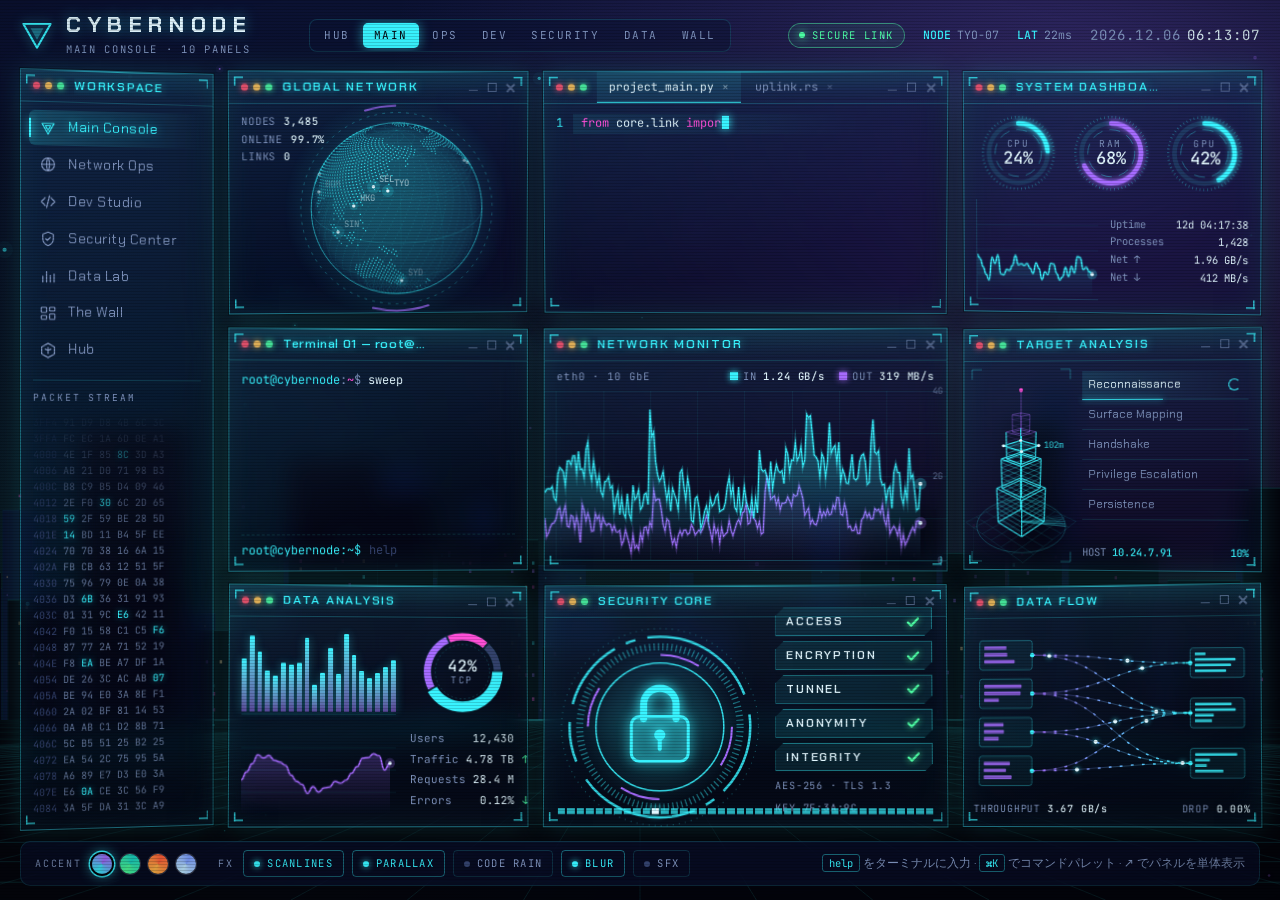
==== view.html @ 85b1e6b0 "Split HUD into multi-page site with 28 panels Move the single-file console into shared modules (css/" ====
<!doctype html>
<html lang="ja">
<head>
<meta charset="utf-8">
<meta name="viewport" content="width=device-width, initial-scale=1, viewport-fit=cover">
<meta name="description" content="Cybernode HUD のコンソールビュー。">
<title>Cybernode HUD</title>
<link rel="preconnect" href="https://fonts.googleapis.com">
<link rel="preconnect" href="https://fonts.gstatic.com" crossorigin>
<link rel="stylesheet" href="https://fonts.googleapis.com/css2?family=Chakra+Petch:wght@400;500;600;700&family=JetBrains+Mono:wght@400;500;700&display=swap">
<link rel="stylesheet" href="css/hud.css?v=4.3.0">
</head>
<body data-page="view">
<noscript><p style="padding:24px;color:#e2f7ff">Cybernode HUD needs JavaScript.</p></noscript>
<script src="js/core.js?v=4.3.0"></script>
<script src="js/geo.js?v=4.3.0"></script>
<script src="js/p-classic.js?v=4.3.0"></script>
<script src="js/p-ops.js?v=4.3.0"></script>
<script src="js/p-dev.js?v=4.3.0"></script>
<script src="js/p-data.js?v=4.3.0"></script>
<script>HUD.boot();</script>
</body>
</html>
---- css/hud.css ----
:root{
  /* Layout: a concave wall of holographic glass panels around the operator; 12-col panel wall, command dock below */
  --void:#04050d;
  --deep:#0b1233;
  --ink:#e2f7ff;
  --dim:#8095bf;
  --mute:#34436e;
  --a1:#38f3ff;
  --a2:#a66bff;
  --a3:#ff4fd8;
  --ok:#4dffa6;
  --warn:#ffc35a;
  --crit:#ff5470;
  --info:#5aa8ff;
  --f-ui:"Chakra Petch","Hiragino Sans","Noto Sans JP",system-ui,sans-serif;
  --f-mono:"JetBrains Mono",ui-monospace,SFMono-Regular,Menlo,Consolas,"Hiragino Sans",monospace;
  --line:color-mix(in oklab,var(--a1) 38%,transparent);
  --line-soft:color-mix(in oklab,var(--a1) 15%,transparent);
  --glow:color-mix(in oklab,var(--a1) 55%,transparent);
  --r:10px;
  color-scheme:dark;
}
:root[data-accent="phosphor"]{--a1:#4dff9a;--a2:#19d3c5;--a3:#d8ff4d;--deep:#04221d;--dim:#7fae9f;--mute:#2b5248}
:root[data-accent="amber"]{--a1:#ffb547;--a2:#ff5e3a;--a3:#ffe08a;--deep:#2a130a;--dim:#b49378;--mute:#5a3b2a}
:root[data-accent="ice"]{--a1:#bfe9ff;--a2:#7b9dff;--a3:#ff7ab8;--deep:#101a3d;--dim:#8a9cc4;--mute:#36446e}

*,*::before,*::after{box-sizing:border-box}
html,body{height:100%}
body{margin:0;background:var(--void);color:var(--ink);font-family:var(--f-ui);font-size:14px;line-height:1.4;overflow-x:hidden;-webkit-font-smoothing:antialiased}
[hidden]{display:none!important}
button,input{font:inherit;color:inherit}
a{color:inherit}
:focus-visible{outline:1.5px solid var(--a1);outline-offset:2px}
.fill{position:absolute;inset:0;width:100%;height:100%;display:block}
.mono{font-family:var(--f-mono)}

/* ---------- ambient layers ---------- */
#bg,#rain{position:fixed;inset:0;width:100%;height:100%;display:block;pointer-events:none}
#bg{z-index:0}
#rain{z-index:1;opacity:0;transition:opacity .8s ease}
body.rain-on #rain{opacity:.5}
.fx{position:fixed;inset:0;pointer-events:none}
.fx-vig{z-index:58;background:radial-gradient(120% 90% at 50% 45%,transparent 55%,rgba(0,0,0,.62) 100%)}
.fx-scan{z-index:59;display:none;overflow:hidden;background:repeating-linear-gradient(to bottom,rgba(0,0,0,.16) 0 1px,transparent 1px 3px)}
body.scan-on .fx-scan{display:block}
.fx-scan::after{content:"";position:absolute;left:0;right:0;top:0;height:18vh;background:linear-gradient(to bottom,transparent,color-mix(in oklab,var(--a1) 7%,transparent),transparent);transform:translateY(-20vh);animation:sweep 8s linear infinite}

/* ---------- shell ---------- */
.shell{position:relative;z-index:2;min-height:100%;display:grid;grid-template-rows:auto 1fr auto;gap:14px;padding-block:14px;padding-left:max(20px,env(safe-area-inset-left,0px));padding-right:max(20px,env(safe-area-inset-right,0px))}
body.solo .shell{height:100%;grid-template-rows:auto minmax(0,1fr);gap:10px;padding-block:10px}
.topbar{display:flex;align-items:center;justify-content:space-between;gap:10px 18px;flex-wrap:wrap;animation:dropIn .8s cubic-bezier(.2,.8,.2,1) backwards}
.brand{display:flex;align-items:center;gap:12px;text-decoration:none;min-width:0}
.logo{width:34px;height:34px;flex:none;color:var(--a1);filter:drop-shadow(0 0 6px var(--glow));animation:logoPulse 3.2s ease-in-out infinite}
.brand-name{position:relative;margin:0;font-size:22px;font-weight:700;letter-spacing:.3em;line-height:1;color:var(--ink);text-shadow:0 0 14px var(--glow)}
.brand-name::before,.brand-name::after{content:attr(data-text);position:absolute;inset:0;pointer-events:none;clip-path:inset(0 0 100% 0)}
.brand-name::before{color:var(--a3);animation:tglitch 5s steps(1) infinite}
.brand-name::after{color:var(--a1);animation:tglitch 5s steps(1) infinite reverse}
.brand-sub{margin-top:6px;font-family:var(--f-mono);font-size:10.5px;letter-spacing:.16em;color:var(--dim);white-space:nowrap;overflow:hidden;text-overflow:ellipsis}
body.solo .logo{width:26px;height:26px}
body.solo .brand-name{font-size:16px}
.views{display:flex;gap:2px;padding:3px;border:1px solid var(--line-soft);border-radius:8px;background:color-mix(in oklab,var(--deep) 50%,transparent);overflow-x:auto;scrollbar-width:none;max-width:100%}
.views::-webkit-scrollbar{display:none}
.views a{padding:5px 11px;border-radius:5px;font-family:var(--f-mono);font-size:11px;letter-spacing:.14em;color:var(--dim);text-decoration:none;white-space:nowrap;transition:color .2s,background .2s}
.views a:hover{color:var(--ink);background:color-mix(in oklab,var(--a1) 9%,transparent)}
.views a[aria-current="page"]{color:var(--void);background:var(--a1);box-shadow:0 0 12px var(--glow)}
.topstats{display:flex;align-items:center;gap:8px 18px;flex-wrap:wrap;font-family:var(--f-mono);font-size:11.5px;color:var(--dim)}
.chip{display:inline-flex;align-items:center;gap:7px;padding:4px 10px;border-radius:999px;border:1px solid color-mix(in oklab,var(--ok) 45%,transparent);background:color-mix(in oklab,var(--ok) 8%,transparent);color:var(--ok);font-size:10.5px;letter-spacing:.14em;white-space:nowrap}
.chip i{width:6px;height:6px;border-radius:50%;background:var(--ok);box-shadow:0 0 8px var(--ok);animation:blink 1.4s steps(1) infinite}
.kv{white-space:nowrap}
.kv b{margin-right:6px;font-weight:500;color:var(--a1)}
.clock{font-size:14px;color:var(--ink);letter-spacing:.08em;font-variant-numeric:tabular-nums;white-space:nowrap}
.clock span:first-child{color:var(--dim);margin-right:6px}

.ws{position:relative;display:grid;grid-template-columns:repeat(12,minmax(0,1fr));grid-auto-rows:minmax(var(--row,232px),1fr);gap:14px;min-width:0;min-height:0}
.ws>.panel{grid-column:span var(--c,4);grid-row:span var(--r,1)}
body.wall .ws{--row:250px}

/* ---------- glass panel ---------- */
.panel{
  position:relative;display:flex;flex-direction:column;min-width:0;min-height:0;container-type:inline-size;
  border:1px solid var(--line);border-radius:var(--r);overflow:hidden;
  background:linear-gradient(165deg,color-mix(in oklab,var(--a1) 9%,rgba(12,20,48,.66)),rgba(6,10,28,.4) 70%);
  box-shadow:0 0 0 1px rgba(0,0,0,.35),0 0 24px color-mix(in oklab,var(--a1) 16%,transparent),inset 0 0 34px color-mix(in oklab,var(--a1) 7%,transparent),0 26px 60px rgba(0,0,0,.5);
  will-change:transform;transform-origin:50% 50%;
  animation:materialize .95s cubic-bezier(.2,.85,.25,1) backwards;animation-delay:calc(var(--i,0) * 70ms + 200ms);
}
body.blur-on .panel{-webkit-backdrop-filter:blur(12px) saturate(140%);backdrop-filter:blur(12px) saturate(140%)}
body:not(.blur-on) .panel{background:linear-gradient(165deg,color-mix(in oklab,var(--a1) 9%,rgba(10,16,40,.9)),rgba(6,10,26,.84) 70%)}
.panel::before{content:"";position:absolute;inset:0;pointer-events:none;z-index:2;background:linear-gradient(112deg,transparent 35%,color-mix(in oklab,var(--a1) 9%,transparent) 48%,transparent 60%);transform:translateX(-120%);animation:sheen 11s ease-in-out infinite;animation-delay:calc(var(--i,0) * 1.1s)}
.panel::after{content:"";position:absolute;left:10%;right:10%;top:0;height:1px;pointer-events:none;background:linear-gradient(90deg,transparent,var(--a1),transparent);opacity:.7}
.brk{position:absolute;inset:5px;pointer-events:none;z-index:3;opacity:.75;
  background:
    linear-gradient(var(--a1),var(--a1)) left top/9px 1.5px no-repeat,
    linear-gradient(var(--a1),var(--a1)) left top/1.5px 9px no-repeat,
    linear-gradient(var(--a1),var(--a1)) right top/9px 1.5px no-repeat,
    linear-gradient(var(--a1),var(--a1)) right top/1.5px 9px no-repeat,
    linear-gradient(var(--a1),var(--a1)) left bottom/9px 1.5px no-repeat,
    linear-gradient(var(--a1),var(--a1)) left bottom/1.5px 9px no-repeat,
    linear-gradient(var(--a1),var(--a1)) right bottom/9px 1.5px no-repeat,
    linear-gradient(var(--a1),var(--a1)) right bottom/1.5px 9px no-repeat}
.halo{position:absolute;inset:0;border-radius:inherit;pointer-events:none;z-index:4}
.panel.ping .halo{animation:ping 1.3s ease-out}

.ph{flex:none;display:flex;align-items:center;gap:10px;height:32px;padding:0 12px;border-bottom:1px solid var(--line-soft);background:linear-gradient(to bottom,color-mix(in oklab,var(--a1) 8%,transparent),transparent)}
.ph h2{flex:1;min-width:0;margin:0;font-size:12.5px;font-weight:600;letter-spacing:.14em;text-transform:uppercase;color:var(--a1);text-shadow:0 0 10px var(--glow);white-space:nowrap;overflow:hidden;text-overflow:ellipsis}
.ph h2.nocase{text-transform:none;letter-spacing:.05em}
body.solo .ph{height:38px}
body.solo .ph h2{font-size:14px}
.dots{display:flex;gap:5px;flex:none}
.dots i{width:7px;height:7px;border-radius:50%;background:var(--crit);box-shadow:0 0 6px var(--crit);opacity:.85}
.dots i:nth-child(2){background:var(--warn);box-shadow:0 0 6px var(--warn)}
.dots i:nth-child(3){background:var(--ok);box-shadow:0 0 6px var(--ok)}
.pop{flex:none;display:grid;place-items:center;width:20px;height:20px;border-radius:4px;color:var(--dim);text-decoration:none;font-size:12px;opacity:0;transition:opacity .2s,color .2s,background .2s}
.panel:hover .pop,.pop:focus-visible{opacity:1}
@media (hover:none){.pop{opacity:.7}}
.pop:hover{color:var(--a1);background:color-mix(in oklab,var(--a1) 12%,transparent)}
body.solo .pop{display:none}
.badge{flex:none;min-width:18px;height:18px;padding:0 5px;border-radius:999px;display:grid;place-items:center;font-family:var(--f-mono);font-size:10.5px;font-weight:700;color:var(--void);background:var(--crit);box-shadow:0 0 10px var(--crit)}
.wc{display:flex;align-items:center;gap:10px;flex:none}
.wc i{position:relative;width:9px;height:9px;opacity:.55}
.wc i:nth-child(1)::before{content:"";position:absolute;left:0;right:0;bottom:1px;height:1.5px;background:var(--dim)}
.wc i:nth-child(2){border:1.5px solid var(--dim)}
.wc i:nth-child(3)::before,.wc i:nth-child(3)::after{content:"";position:absolute;left:50%;top:50%;width:11px;height:1.5px;background:var(--dim);transform:translate(-50%,-50%) rotate(45deg)}
.wc i:nth-child(3)::after{transform:translate(-50%,-50%) rotate(-45deg)}
@container (max-width:250px){.wc{display:none}}
.pb{position:relative;flex:1;min-height:0;container-type:size}
.pb-err{display:grid;place-content:center;height:100%;padding:16px;text-align:center;font-family:var(--f-mono);font-size:11px;color:var(--crit)}

/* shared bits */
.st{position:relative;display:grid;place-items:center;width:16px;height:16px;flex:none}
.st svg{width:16px;height:16px;fill:none;stroke:var(--ok);stroke-width:2.2;stroke-linecap:round;stroke-linejoin:round;filter:drop-shadow(0 0 3px var(--ok))}
.st path{stroke-dasharray:16;stroke-dashoffset:16;transition:stroke-dashoffset .4s ease}
.done .st path,.pass .st path{stroke-dashoffset:0}
.st .spin{position:absolute;inset:2px;display:none;border:1.5px solid var(--a1);border-right-color:transparent;border-radius:50%;animation:spin .7s linear infinite}
.run .st .spin{display:block}
.ov{position:absolute;z-index:2;pointer-events:none;font-family:var(--f-mono);font-size:10.5px;letter-spacing:.08em;color:var(--dim)}
.ov b{font-weight:500;color:var(--ink);font-variant-numeric:tabular-nums}
.good{color:var(--ok)}
.bad{color:var(--crit)}
.ic{width:16px;height:16px;flex:none;fill:none;stroke:currentColor;stroke-width:1.7;stroke-linecap:round;stroke-linejoin:round}
.btn{all:unset;box-sizing:border-box;display:inline-flex;align-items:center;justify-content:center;gap:6px;padding:5px 10px;border:1px solid var(--line-soft);border-radius:5px;font-family:var(--f-mono);font-size:10.5px;letter-spacing:.1em;color:var(--dim);cursor:pointer;transition:color .2s,border-color .2s,background .2s}
.btn:hover{color:var(--a1);border-color:var(--line);background:color-mix(in oklab,var(--a1) 8%,transparent)}
.btn:focus-visible{outline:1.5px solid var(--a1)}

/* ---------- nav ---------- */
.nav{display:flex;flex-direction:column}
.menu{display:flex;flex-direction:column;gap:2px;padding:8px}
.mi{all:unset;position:relative;display:flex;align-items:center;gap:11px;padding:8px 10px;border-radius:6px;font-size:13.5px;letter-spacing:.04em;color:var(--dim);cursor:pointer;white-space:nowrap;transition:color .2s,background .2s}
.mi svg{width:18px;height:18px;flex:none;fill:none;stroke:currentColor;stroke-width:1.6;stroke-linecap:round;stroke-linejoin:round}
.mi:hover{color:var(--ink);background:color-mix(in oklab,var(--a1) 8%,transparent)}
.mi:focus-visible{outline:1.5px solid var(--a1)}
.mi.on{color:var(--a1);text-shadow:0 0 10px var(--glow);background:linear-gradient(90deg,color-mix(in oklab,var(--a1) 20%,transparent),transparent)}
.mi.on::before{content:"";position:absolute;left:0;top:8px;bottom:8px;width:2px;background:var(--a1);box-shadow:0 0 8px var(--a1)}
.hx-label{margin:4px 12px 0;padding-top:10px;border-top:1px solid var(--line-soft);font-family:var(--f-mono);font-size:9.5px;letter-spacing:.2em;color:var(--dim)}
.hexmini{flex:1;min-height:0;display:flex;flex-direction:column;justify-content:flex-end;overflow:hidden;padding:4px 12px 12px;font-family:var(--f-mono);font-size:10px;line-height:1.6;white-space:pre;color:color-mix(in oklab,var(--dim) 75%,transparent);-webkit-mask-image:linear-gradient(to bottom,transparent,#000 35%);mask-image:linear-gradient(to bottom,transparent,#000 35%)}
.hexmini .hx-a{color:var(--mute)}
.hexmini em,.hx-lines em{font-style:normal;color:var(--a1);text-shadow:0 0 6px var(--glow)}
@container (min-width:480px){
  .nav{flex-direction:row;align-items:center}
  .nav .menu{flex:1;flex-direction:row;overflow-x:auto;scrollbar-width:none}
  .nav .mi.on::before{left:10px;right:10px;top:auto;bottom:0;width:auto;height:2px}
  .nav .hx-label,.nav .hexmini{display:none}
}

/* ---------- packet stream ---------- */
.hexbig{display:flex;flex-direction:column;padding:8px 12px 8px}
.hx-lines{flex:1;min-height:0;display:flex;flex-direction:column;justify-content:flex-end;overflow:hidden;font-family:var(--f-mono);font-size:11px;line-height:16px;white-space:pre;color:color-mix(in oklab,var(--dim) 85%,transparent)}
.hx-lines .hx-a{color:var(--mute)}
.hx-lines .hx-s{color:color-mix(in oklab,var(--a1) 55%,var(--dim))}
.hx-lines .hdr{color:var(--a3);text-shadow:0 0 8px color-mix(in oklab,var(--a3) 50%,transparent)}
.hx-foot{display:flex;justify-content:space-between;gap:8px;padding-top:6px;border-top:1px solid var(--line-soft);font-family:var(--f-mono);font-size:10px;letter-spacing:.1em;color:var(--dim)}
.hx-foot b{font-weight:500;color:var(--a1)}

/* ---------- globe / map ---------- */
.cv-grab{cursor:grab;touch-action:pan-y}
.net-stats{top:10px;left:12px;display:grid;gap:3px}
.net-stats b{margin-left:8px}
.net-log{position:absolute;left:12px;bottom:10px;z-index:2;display:grid;gap:2px;margin:0;padding:0;list-style:none;pointer-events:none;font-family:var(--f-mono);font-size:10.5px;color:var(--dim);min-width:150px}
.net-log li{display:flex;gap:7px;animation:logIn .45s ease backwards}
.net-log li:not(:last-child){opacity:.55}
.net-log b{font-weight:500;color:var(--a1)}
.net-log span:last-child{margin-left:auto;padding-left:10px;color:var(--ok)}

/* ---------- code editor ---------- */
.tabs{flex:1;display:flex;align-self:stretch;gap:2px;min-width:0;overflow:hidden}
.tab{all:unset;display:flex;align-items:center;gap:8px;padding:0 12px;font-family:var(--f-mono);font-size:11.5px;color:var(--dim);white-space:nowrap;cursor:pointer;border-bottom:1.5px solid transparent;transition:color .2s}
.tab i{font-style:normal;opacity:.5}
.tab:hover{color:var(--ink)}
.tab.on{color:var(--ink);border-bottom-color:var(--a1);background:color-mix(in oklab,var(--a1) 9%,transparent)}
.code{display:grid;grid-template-columns:128px minmax(0,1fr)}
.tree{display:flex;flex-direction:column;gap:5px;padding:10px 8px 10px 12px;overflow:hidden;border-right:1px solid var(--line-soft);font-family:var(--f-mono);font-size:11px;color:var(--dim);white-space:nowrap}
.tree .tr-root{color:var(--ink)}
.tree .dir{padding-left:10px}
.tree .dir::before{content:"▸ ";color:var(--a1)}
.tree .file{padding-left:22px;cursor:pointer}
.tree .file:hover{color:var(--ink)}
.tree .file.on{color:var(--a1);background:linear-gradient(90deg,color-mix(in oklab,var(--a1) 12%,transparent),transparent)}
.editor{position:relative;display:grid;grid-template-columns:auto minmax(0,1fr);align-content:start;overflow:hidden;padding-block:10px;font-family:var(--f-mono);font-size:12px;line-height:1.65}
body.solo .editor{font-size:14px}
.gutter{margin:0;padding:0 10px 0 12px;list-style:none;text-align:right;color:var(--mute);user-select:none}
.gutter li.cur{color:var(--a1)}
.src{min-width:0;padding-right:12px}
.cl{min-height:1.65em;white-space:pre;padding-left:8px}
.cl.cur{background:linear-gradient(90deg,color-mix(in oklab,var(--a1) 9%,transparent),transparent 80%)}
.tok-k{color:var(--a3)}
.tok-s{color:var(--ok)}
.tok-n{color:var(--warn)}
.tok-c{color:var(--dim);font-style:italic}
.tok-f{color:var(--a1)}
.tok-t{color:var(--a2)}
.tok-a{color:var(--warn)}
.caret{display:inline-block;width:7px;height:1.15em;margin-left:1px;vertical-align:-.2em;background:var(--a1);box-shadow:0 0 8px var(--a1);animation:blink 1s steps(1) infinite}
@container (max-width:540px){.code{grid-template-columns:minmax(0,1fr)}.tree{display:none}}

/* ---------- system ---------- */
.sys{display:flex;flex-direction:column;gap:8px;padding:10px 12px 12px}
.gauges{display:grid;grid-template-columns:repeat(3,minmax(0,1fr));gap:8px;justify-items:center}
.gauge{position:relative;width:100%;max-width:min(112px,42cqh);aspect-ratio:1}
.gauge svg{display:block;width:100%;height:100%;overflow:visible}
.gauge circle{fill:none}
.g-tick{stroke:color-mix(in oklab,var(--a1) 38%,transparent);stroke-width:3;stroke-dasharray:1 3.82}
.g-track{stroke:color-mix(in oklab,var(--a1) 12%,transparent);stroke-width:6}
.g-val{stroke:var(--a1);stroke-width:6;stroke-linecap:round;transform:rotate(-90deg);transform-origin:50px 50px;filter:drop-shadow(0 0 4px var(--a1))}
.gauge.g2 .g-val{stroke:var(--a2);filter:drop-shadow(0 0 4px var(--a2))}
.g-orb{stroke:color-mix(in oklab,var(--a1) 45%,transparent);stroke-width:1;stroke-dasharray:14 9;transform-origin:50px 50px;animation:spin 9s linear infinite}
.g-lab{position:absolute;inset:0;display:grid;place-content:center;text-align:center;font-family:var(--f-mono);line-height:1.1}
.g-lab span{font-size:9.5px;letter-spacing:.16em;color:var(--dim)}
.g-lab b{font-size:17px;font-weight:500;color:var(--ink);font-variant-numeric:tabular-nums}
.sys-bot{flex:1;min-height:0;display:grid;grid-template-columns:minmax(0,1fr) auto;gap:12px}
.spark{position:relative;min-height:40px;border-left:1px solid var(--line-soft);border-bottom:1px solid var(--line-soft)}
.kvl{display:grid;grid-template-columns:auto auto;align-content:center;gap:3px 12px;margin:0;font-family:var(--f-mono);font-size:10.5px}
.kvl dt{color:var(--dim)}
.kvl dd{margin:0;text-align:right;color:var(--ink);font-variant-numeric:tabular-nums}
@container (max-width:250px){.sys-bot{grid-template-columns:minmax(0,1fr)}}

/* ---------- terminal ---------- */
.term{display:flex;flex-direction:column;padding:10px 12px;font-family:var(--f-mono);font-size:12px;line-height:1.6;cursor:text}
body.solo .term{font-size:14px}
.term-out{flex:1;min-height:0;overflow-y:auto;scrollbar-width:thin;scrollbar-color:var(--mute) transparent}
.ln{white-space:pre-wrap;word-break:break-word;color:var(--ink)}
.ln .p{color:var(--a1)}
.ln .hl{color:var(--a3)}
.ln .ok{color:var(--ok)}
.ln .warn{color:var(--warn)}
.ln .err{color:var(--crit)}
.ln .dim,.ln.dim{color:var(--dim)}
.ln.big{color:var(--ok);font-weight:700;text-shadow:0 0 10px var(--ok)}
.term-in{display:flex;align-items:center;gap:8px;padding-top:6px;border-top:1px dashed var(--line-soft)}
.ps1{color:var(--a1);white-space:nowrap}
.term-in input{all:unset;flex:1;min-width:0;font:inherit;color:var(--ink);caret-color:var(--a1)}
.term-in input::placeholder{color:var(--mute)}

/* ---------- monitor ---------- */
.sw{display:inline-block;width:8px;height:8px;margin-right:5px;background:var(--a1);box-shadow:0 0 6px var(--a1)}
.sw.out{background:var(--a2);box-shadow:0 0 6px var(--a2)}

/* ---------- target ---------- */
.target{display:grid;grid-template-columns:minmax(0,.85fr) minmax(0,1.3fr);gap:4px}
.tower{position:relative;min-height:0}
.steps{display:flex;flex-direction:column;gap:6px;min-width:0;padding:10px 12px 10px 0}
.steps ol{display:grid;gap:1px;margin:0;padding:0;list-style:none}
.step{position:relative;display:grid;grid-template-columns:minmax(0,1fr) 16px;align-items:center;gap:4px;padding:6px;font-size:11.5px;color:var(--dim);border-bottom:1px solid var(--line-soft);transition:color .3s,background .3s}
.step span{white-space:nowrap;overflow:hidden;text-overflow:ellipsis}
.step .bar{position:absolute;left:0;bottom:-1px;width:0;height:1.5px;background:var(--a1);box-shadow:0 0 6px var(--a1);transition:opacity .4s}
.step.run{color:var(--ink);background:linear-gradient(90deg,color-mix(in oklab,var(--a1) 12%,transparent),transparent)}
.step.done{color:var(--ink)}
.step.done .bar{opacity:0}
.tgt-meta{display:flex;justify-content:space-between;gap:8px;margin-top:auto;font-family:var(--f-mono);font-size:10.5px;color:var(--dim)}
.tgt-meta b{font-weight:500;color:var(--a1);font-variant-numeric:tabular-nums}
@container (max-width:268px){.target{grid-template-columns:minmax(0,1fr);grid-template-rows:92px auto}.steps{padding:2px 12px 10px}}

/* ---------- data analysis ---------- */
.data{display:grid;grid-template-columns:minmax(0,1.45fr) minmax(0,1fr);grid-template-rows:minmax(0,1fr) minmax(0,1fr);gap:10px 14px;padding:10px 12px 12px}
.bars{display:flex;align-items:flex-end;gap:3px;min-height:0;padding-bottom:2px;border-bottom:1px solid var(--line-soft)}
.bars i{flex:1;height:var(--h,40%);border-radius:1px 1px 0 0;background:linear-gradient(to top,color-mix(in oklab,var(--a2) 50%,transparent),var(--a1));box-shadow:0 0 8px color-mix(in oklab,var(--a1) 35%,transparent);transition:height 1.2s cubic-bezier(.3,.9,.3,1)}
.donut{position:relative;display:grid;place-items:center;min-height:0}
.donut svg{width:100%;height:100%;max-height:118px}
.donut circle{fill:none}
.dn-track{stroke:color-mix(in oklab,var(--a1) 10%,transparent);stroke-width:9}
.dn{stroke-width:8;transition:stroke-width .4s}
.dn.act{stroke-width:12}
.dn-rot{transform-origin:50px 50px;animation:spin 36s linear infinite}
.dn-inner{stroke:color-mix(in oklab,var(--a1) 30%,transparent);stroke-width:.8;stroke-dasharray:2 3}
.dn-lab{position:absolute;inset:0;display:grid;place-content:center;text-align:center;font-family:var(--f-mono);line-height:1.1}
.dn-lab b{font-size:16px;font-weight:500;color:var(--ink)}
.dn-lab span{font-size:9.5px;letter-spacing:.16em;color:var(--dim)}
.cvbox{position:relative;min-height:0}
.kpi{align-self:center;width:100%;border-collapse:collapse;font-family:var(--f-mono);font-size:11px}
.kpi td{padding:2.5px 0;font-variant-numeric:tabular-nums;white-space:nowrap}
.kpi td:first-child{color:var(--dim)}
.kpi td:nth-child(2){text-align:right;color:var(--ink)}
.kpi td:last-child{padding-left:8px;text-align:right}

/* ---------- security core ---------- */
.sec{display:grid;grid-template-columns:minmax(0,1.3fr) minmax(0,1fr);grid-template-rows:minmax(0,1fr) auto;gap:10px 14px;padding:8px 14px 12px}
.lockwrap{position:relative;display:grid;place-items:center;min-height:0;cursor:pointer;border-radius:50%}
.lockwrap svg{width:100%;height:100%;max-height:240px;overflow:visible}
.s1{stroke:var(--a1)}
.s2{stroke:var(--a2)}
.f1{fill:var(--a1)}
.rg{transform-origin:100px 100px}
.rg-a{animation:spin 24s linear infinite}
.rg-b{animation:spin 16s linear infinite reverse}
.rg-c{animation:spin 60s linear infinite}
.rg-d{animation:spin 7s linear infinite}
.lk{filter:drop-shadow(0 0 6px var(--a1));animation:lkPulse 2.6s ease-in-out infinite}
.lk-shackle{transition:transform .5s cubic-bezier(.3,1.6,.5,1)}
.lk .s1,.lk .f1{transition:stroke .3s,fill .3s}
.lockwrap.open .lk-shackle{transform:translateY(-9px)}
.lockwrap.open .lk .s1{stroke:var(--ok)}
.lockwrap.open .lk .f1{fill:var(--ok)}
.lockwrap.open .rg-d{animation-duration:1.2s}
.lockwrap:hover .rg-a{animation-duration:6s}
.sec-side{display:flex;flex-direction:column;justify-content:center;gap:8px;min-width:0}
.checks{display:grid;gap:5px;margin:0;padding:0;list-style:none}
.checks li{display:flex;align-items:center;justify-content:space-between;gap:8px;padding:5px 10px;font-size:12px;font-weight:600;letter-spacing:.14em;color:var(--dim);border:1px solid var(--line-soft);background:color-mix(in oklab,var(--a1) 5%,transparent);clip-path:polygon(8px 0,100% 0,100% calc(100% - 8px),calc(100% - 8px) 100%,0 100%,0 8px);transition:color .3s,border-color .3s,background .3s}
.checks li.pass{color:var(--ink);border-color:var(--line);background:color-mix(in oklab,var(--a1) 10%,transparent)}
.sec-meta{display:flex;justify-content:space-between;gap:8px;flex-wrap:wrap;font-family:var(--f-mono);font-size:10px;letter-spacing:.08em;color:var(--dim)}
.segbar{grid-column:1/-1;display:grid;grid-template-columns:repeat(40,minmax(0,1fr));gap:2px;height:6px}
.segbar i{background:color-mix(in oklab,var(--a1) 12%,transparent);transition:background .2s,box-shadow .2s}
.segbar i.on{background:color-mix(in oklab,var(--a1) 70%,transparent)}
.segbar i.hot{background:var(--ink);box-shadow:0 0 8px var(--a1)}
@container (max-width:380px){.sec{grid-template-columns:minmax(0,1fr);grid-template-rows:minmax(150px,1fr) auto auto}}

/* ---------- data flow ---------- */
.flow{display:flex;flex-direction:column;padding:6px 10px 10px}
.flow svg{flex:1;min-height:0;width:100%}
.fl-base{fill:none;stroke:url(#flg);stroke-width:1.2;opacity:.28}
.fl-dash{fill:none;stroke:url(#flg);stroke-width:1.6;stroke-dasharray:3 9;animation:flow 2s linear infinite}
.fl-box{fill:color-mix(in oklab,var(--a1) 5%,transparent);stroke:color-mix(in oklab,var(--a1) 35%,transparent);stroke-width:1}
.fl-port{fill:var(--a1)}
.fbar{transform-box:fill-box;transform-origin:0 50%;transition:transform 1.2s cubic-bezier(.3,.9,.3,1)}
.fbar.src{fill:var(--a2);opacity:.8}
.fbar.snk{fill:var(--a1);opacity:.85}
.fl-pk{fill:var(--ink);filter:drop-shadow(0 0 3px var(--a1))}
.meta-row{display:flex;justify-content:space-between;gap:8px;flex-wrap:wrap;font-family:var(--f-mono);font-size:10px;letter-spacing:.08em;color:var(--dim)}
.meta-row b{font-weight:500;color:var(--ink);font-variant-numeric:tabular-nums}

/* ---------- file explorer ---------- */
.fe{display:flex;flex-direction:column}
.fe-bar{display:flex;align-items:center;gap:8px;padding:8px 10px;border-bottom:1px solid var(--line-soft)}
.fe-nav{display:flex;gap:2px}
.icb{all:unset;box-sizing:border-box;display:grid;place-items:center;width:24px;height:24px;border-radius:4px;color:var(--dim);cursor:pointer}
.icb:hover{color:var(--a1);background:color-mix(in oklab,var(--a1) 10%,transparent)}
.icb:disabled{opacity:.3;cursor:default}
.icb:focus-visible{outline:1.5px solid var(--a1)}
.fe-path{flex:1;min-width:0;display:flex;align-items:center;gap:6px;padding:4px 8px;border:1px solid var(--line-soft);border-radius:5px;background:rgba(0,0,0,.2);font-family:var(--f-mono);font-size:11px;color:var(--ink);white-space:nowrap;overflow:hidden}
.fe-path span{overflow:hidden;text-overflow:ellipsis}
.fe-sync{flex:none;font-family:var(--f-mono);font-size:10px;letter-spacing:.1em;color:var(--ok)}
.fe-sync.busy{color:var(--a1)}
.fe-body{flex:1;min-height:0;display:grid;grid-template-columns:minmax(0,.85fr) minmax(0,1.35fr)}
.fe-tree,.fe-list{min-height:0;overflow:auto;padding:6px 0;font-family:var(--f-mono);font-size:11.5px;scrollbar-width:thin;scrollbar-color:var(--mute) transparent}
.fe-tree{border-right:1px solid var(--line-soft)}
.fe-row{all:unset;box-sizing:border-box;display:flex;align-items:center;gap:7px;width:100%;padding:4px 10px;color:var(--dim);white-space:nowrap;cursor:pointer}
.fe-row:hover{color:var(--ink);background:color-mix(in oklab,var(--a1) 7%,transparent)}
.fe-row:focus-visible{outline:1px solid var(--a1);outline-offset:-1px}
.fe-row.sel{color:var(--a1);background:linear-gradient(90deg,color-mix(in oklab,var(--a1) 15%,transparent),transparent)}
.fe-row .nm{min-width:0;overflow:hidden;text-overflow:ellipsis}
.fe-row .sz{margin-left:auto;padding-left:8px;color:var(--mute);font-variant-numeric:tabular-nums}
.fe-row svg{width:14px;height:14px;flex:none;fill:none;stroke:currentColor;stroke-width:1.6;stroke-linejoin:round}
.fe-row .dir-ic{color:var(--a1)}
.fe-row.open-able .nm::after{content:" ↗";color:var(--a1);opacity:.6}
.fe-foot{display:flex;justify-content:space-between;gap:8px;padding:5px 10px;border-top:1px solid var(--line-soft);font-family:var(--f-mono);font-size:10px;color:var(--dim)}
@container (max-width:330px){.fe-body{grid-template-columns:minmax(0,1fr)}.fe-tree{display:none}}

/* ---------- command palette ---------- */
.cp{display:flex;flex-direction:column;gap:8px;padding:10px 10px 8px}
.cp-in{display:flex;align-items:center;gap:8px;padding:7px 10px;border:1px solid var(--line);border-radius:6px;background:color-mix(in oklab,var(--a1) 5%,rgba(0,0,0,.25));color:var(--dim);transition:box-shadow .2s}
.cp-in:focus-within{box-shadow:0 0 0 1px var(--a1),0 0 16px var(--glow)}
.cp-in input{all:unset;flex:1;min-width:0;font-family:var(--f-mono);font-size:12px;color:var(--ink)}
.cp-in input::placeholder{color:var(--mute)}
kbd{padding:1px 6px;border:1px solid var(--line);border-radius:3px;font-family:var(--f-mono);font-size:10.5px;color:var(--a1);white-space:nowrap}
.cp-list{flex:1;min-height:0;display:grid;align-content:start;gap:1px;margin:0;padding:0;list-style:none;overflow:auto;scrollbar-width:thin;scrollbar-color:var(--mute) transparent}
.cp-item{display:flex;align-items:center;gap:10px;padding:6px 10px;border-radius:5px;font-size:12.5px;color:var(--dim);cursor:pointer;white-space:nowrap}
.cp-item>span{min-width:0;overflow:hidden;text-overflow:ellipsis}
.cp-item mark{background:none;color:var(--a1);font-weight:700}
.cp-item .tag{margin-left:auto;padding-left:8px;font-family:var(--f-mono);font-size:9.5px;letter-spacing:.14em;color:var(--mute)}
.cp-item.on{color:var(--ink);background:linear-gradient(90deg,color-mix(in oklab,var(--a2) 42%,transparent),color-mix(in oklab,var(--a2) 12%,transparent));box-shadow:inset 0 0 0 1px color-mix(in oklab,var(--a2) 60%,transparent)}
.cp-item.on .tag{color:var(--ink)}
.cp-item.fire{animation:fire .5s ease}
.cp-empty{padding:12px;font-family:var(--f-mono);font-size:11px;color:var(--dim)}
.cp-foot{display:flex;justify-content:space-between;gap:8px;flex-wrap:wrap;font-family:var(--f-mono);font-size:10px;color:var(--dim)}

/* ---------- kanban ---------- */
.kb{display:grid;grid-template-columns:repeat(4,minmax(0,1fr));gap:8px;padding:10px}
.kb-col{--kc:var(--a1);display:flex;flex-direction:column;gap:6px;min-height:0;padding:7px;border:1px solid color-mix(in oklab,var(--kc) 22%,transparent);border-radius:6px;background:color-mix(in oklab,var(--kc) 4%,transparent);transition:border-color .2s,background .2s}
.kb-col.over{border-color:var(--kc);background:color-mix(in oklab,var(--kc) 12%,transparent)}
.kb-h{display:flex;align-items:center;justify-content:space-between;gap:6px;font-size:11.5px;font-weight:600;letter-spacing:.04em;color:var(--kc);white-space:nowrap}
.kb-h span{overflow:hidden;text-overflow:ellipsis}
.kb-h b{padding:0 7px;border-radius:999px;font-family:var(--f-mono);font-size:10.5px;font-weight:500;color:var(--ink);background:color-mix(in oklab,var(--kc) 22%,transparent)}
.kb-list{flex:1;min-height:0;display:flex;flex-direction:column;gap:5px;overflow:hidden}
.kb-card{display:flex;align-items:center;gap:7px;padding:6px 8px;border:1px solid color-mix(in oklab,var(--kc) 40%,transparent);border-radius:5px;background:color-mix(in oklab,var(--kc) 10%,rgba(6,10,28,.55));font-size:11.5px;color:var(--ink);white-space:nowrap;cursor:grab;user-select:none}
.kb-card span{min-width:0;overflow:hidden;text-overflow:ellipsis}
.kb-card::before{content:"";width:9px;height:9px;flex:none;border:1.5px solid var(--kc);border-radius:2px}
.kb-col[data-col="done"] .kb-card::before{background:var(--kc)}
.kb-card.drag{opacity:.35}
.kb-card.new{animation:cardIn .45s ease}
.kb-card.gone{animation:cardOut .4s ease forwards}
@container (max-width:420px){.kb{grid-template-columns:repeat(2,minmax(0,1fr))}}

/* ---------- alerts ---------- */
.al{display:flex;flex-direction:column;gap:6px;padding:10px;overflow:hidden}
.al-item{--sc:var(--info);display:grid;grid-template-columns:28px minmax(0,1fr) 20px;align-items:center;gap:9px;padding:7px 8px;border:1px solid color-mix(in oklab,var(--sc) 45%,transparent);border-radius:6px;background:linear-gradient(90deg,color-mix(in oklab,var(--sc) 16%,transparent),color-mix(in oklab,var(--sc) 3%,transparent));animation:alIn .45s cubic-bezier(.2,1.2,.4,1) backwards}
.al-item.crit{--sc:var(--crit)}
.al-item.warn{--sc:var(--warn)}
.al-ic{display:grid;place-items:center;width:28px;height:28px;border-radius:6px;color:var(--sc);background:color-mix(in oklab,var(--sc) 20%,transparent)}
.al-ic svg{width:16px;height:16px;fill:none;stroke:currentColor;stroke-width:2;stroke-linecap:round;stroke-linejoin:round}
.al-item.crit .al-ic{animation:critPulse 1.4s ease-in-out infinite}
.al-t{font-size:12.5px;font-weight:600;color:var(--ink);white-space:nowrap;overflow:hidden;text-overflow:ellipsis}
.al-s{font-family:var(--f-mono);font-size:10px;color:var(--dim);white-space:nowrap;overflow:hidden;text-overflow:ellipsis}
.al-x{all:unset;display:grid;place-items:center;width:20px;height:20px;border-radius:4px;color:var(--dim);cursor:pointer}
.al-x:hover{color:var(--ink);background:color-mix(in oklab,var(--sc) 25%,transparent)}
.al-x:focus-visible{outline:1px solid var(--a1)}
.al-item.out{animation:alOut .35s ease forwards}
.al-empty{margin:auto;font-family:var(--f-mono);font-size:11px;letter-spacing:.12em;color:var(--dim)}

/* ---------- process tree ---------- */
.pt{display:flex;flex-direction:column;padding:8px 12px;font-family:var(--f-mono);font-size:11.5px}
.pt-head,.pt-row{display:grid;grid-template-columns:minmax(0,1fr) 52px 40px;align-items:center;gap:10px}
.pt-head{padding-bottom:5px;border-bottom:1px solid var(--line-soft);font-size:9.5px;letter-spacing:.16em;color:var(--dim)}
.pt-head span:not(:first-child){text-align:right}
.pt-rows{flex:1;min-height:0;overflow:hidden;padding-top:4px}
.pt-row{height:21px}
.pt-name{min-width:0;white-space:pre;overflow:hidden;text-overflow:ellipsis;color:var(--ink)}
.pt-name .g{color:var(--mute)}
.pt-name .pid{color:var(--dim)}
.pt-name .dot{display:inline-block;width:6px;height:6px;margin-right:6px;border-radius:50%;vertical-align:1px;background:var(--ok);box-shadow:0 0 6px var(--ok)}
.pt-row.busy .dot{background:var(--warn);box-shadow:0 0 6px var(--warn)}
.pt-bar{position:relative;height:4px;background:color-mix(in oklab,var(--a1) 12%,transparent)}
.pt-bar i{position:absolute;inset:0 auto 0 0;width:var(--v,0%);background:var(--a1);box-shadow:0 0 6px var(--a1);transition:width .8s ease}
.pt-cpu{text-align:right;color:var(--dim);font-variant-numeric:tabular-nums}
.pt-row.spawn{animation:rowIn .7s ease}

/* ---------- live table ---------- */
.tb{padding:4px 10px 8px;overflow:auto;scrollbar-width:thin;scrollbar-color:var(--mute) transparent}
.tb table{width:100%;border-collapse:collapse;font-family:var(--f-mono);font-size:11.5px}
.tb th{position:sticky;top:0;z-index:1;padding:7px 8px;text-align:left;font-weight:500;font-size:10px;letter-spacing:.12em;color:var(--dim);white-space:nowrap;border-bottom:1px solid var(--line);background:color-mix(in oklab,var(--deep) 85%,transparent);cursor:pointer;user-select:none}
.tb th:hover{color:var(--ink)}
.tb th.num,.tb td.num{text-align:right}
.tb th[aria-sort]{color:var(--a1)}
.tb th[aria-sort="ascending"]::after{content:" ▲"}
.tb th[aria-sort="descending"]::after{content:" ▼"}
.tb td{padding:5px 8px;white-space:nowrap;border-bottom:1px solid var(--line-soft);font-variant-numeric:tabular-nums;color:var(--ink)}
.tb td:first-child{color:var(--a1)}
.tb tr:hover td{background:color-mix(in oklab,var(--a1) 6%,transparent)}
.tb td.flash{animation:cellFlash .9s ease}
.pill{--sc:var(--ok);display:inline-flex;align-items:center;gap:6px;color:var(--sc)}
.pill::before{content:"";width:7px;height:7px;border-radius:50%;background:var(--sc);box-shadow:0 0 6px var(--sc)}
.pill.warn{--sc:var(--warn)}
.pill.crit{--sc:var(--crit)}

/* ---------- comms ---------- */
.ch{display:flex;flex-direction:column}
.ch-tabs{display:flex;gap:5px;padding:8px 10px 0;overflow-x:auto;scrollbar-width:none}
.ch-tab{all:unset;display:inline-flex;align-items:center;gap:6px;padding:3px 10px;border:1px solid var(--line-soft);border-radius:999px;font-family:var(--f-mono);font-size:11px;color:var(--dim);white-space:nowrap;cursor:pointer}
.ch-tab:hover{color:var(--ink)}
.ch-tab:focus-visible{outline:1.5px solid var(--a1)}
.ch-tab.on{color:var(--void);background:var(--a1);border-color:var(--a1)}
.ch-tab b{min-width:16px;padding:0 4px;border-radius:999px;font-size:9.5px;text-align:center;color:var(--void);background:var(--a3)}
.ch-log{flex:1;min-height:0;display:flex;flex-direction:column;gap:9px;padding:9px 10px;overflow-y:auto;scrollbar-width:thin;scrollbar-color:var(--mute) transparent}
.msg{display:grid;grid-template-columns:26px minmax(0,1fr);gap:8px;animation:msgIn .35s ease backwards}
.av{display:grid;place-items:center;width:26px;height:26px;border-radius:50%;font-size:12px;font-weight:700;color:var(--void);background:var(--uc,var(--a2));box-shadow:0 0 10px color-mix(in oklab,var(--uc,var(--a2)) 50%,transparent)}
.msg-h{font-size:12px;font-weight:600;color:var(--uc,var(--ink))}
.msg-h time{margin-left:6px;font-family:var(--f-mono);font-size:10px;font-weight:400;color:var(--dim)}
.msg-b{font-size:12.5px;line-height:1.45;color:color-mix(in oklab,var(--ink) 88%,var(--dim));word-break:break-word}
.msg.sys .msg-b{font-family:var(--f-mono);font-size:11px;color:var(--dim)}
.typing{display:flex;align-items:center;gap:6px;min-height:16px;padding:0 10px 4px;font-family:var(--f-mono);font-size:10px;color:var(--dim)}
.typing i{width:4px;height:4px;border-radius:50%;background:var(--a1);animation:typing 1s ease-in-out infinite}
.typing i:nth-child(2){animation-delay:.15s}
.typing i:nth-child(3){animation-delay:.3s}
.ch-in{display:flex;align-items:center;gap:8px;margin:0 10px 10px;padding:6px 6px 6px 10px;border:1px solid var(--line-soft);border-radius:6px;background:rgba(0,0,0,.22)}
.ch-in:focus-within{border-color:var(--a1)}
.ch-in input{all:unset;flex:1;min-width:0;font-size:12.5px;color:var(--ink)}
.ch-in input::placeholder{color:var(--mute)}

/* ---------- timeline ---------- */
.tl{display:grid;grid-template-columns:minmax(78px,auto) minmax(0,1fr) 38px;grid-template-rows:auto minmax(0,1fr);gap:6px 10px;padding:10px 12px 12px}
.tl-weeks{grid-column:2;display:grid;grid-template-columns:repeat(6,1fr);font-family:var(--f-mono);font-size:10px;color:var(--dim);text-align:center}
.tl-labels,.tl-pct{grid-row:2;display:grid;align-content:space-around;font-size:12px;color:var(--ink);white-space:nowrap}
.tl-pct{font-family:var(--f-mono);font-size:10.5px;color:var(--dim);text-align:right}
.tl-track{grid-row:2;position:relative;display:grid;align-content:space-around;background:repeating-linear-gradient(90deg,var(--line-soft) 0 1px,transparent 1px calc(100% / 6));border-left:1px solid var(--line-soft)}
.tl-bar{--bc:var(--a1);position:relative;height:13px;margin-left:var(--s);width:var(--w);border:1px solid color-mix(in oklab,var(--bc) 60%,transparent);border-radius:3px;background:color-mix(in oklab,var(--bc) 14%,transparent);overflow:hidden}
.tl-bar i{position:absolute;inset:0 auto 0 0;width:var(--p,0%);background:linear-gradient(90deg,color-mix(in oklab,var(--bc) 55%,transparent),var(--bc));box-shadow:0 0 10px var(--bc)}
.tl-now{position:absolute;top:-6px;bottom:-6px;left:var(--x,0%);width:1.5px;background:var(--a3);box-shadow:0 0 8px var(--a3);z-index:1}
.tl-now::before{content:"NOW";position:absolute;bottom:-12px;left:50%;transform:translateX(-50%);font-family:var(--f-mono);font-size:8.5px;letter-spacing:.14em;color:var(--a3)}
.tl-ms{position:absolute;bottom:-5px;width:9px;height:9px;margin-left:-4.5px;background:var(--warn);transform:rotate(45deg);box-shadow:0 0 8px var(--warn);z-index:1}

/* ---------- datacenter ---------- */
.dc{display:grid;grid-template-columns:minmax(0,1.7fr) minmax(0,1fr);gap:6px}
.dc-stats{display:grid;align-content:center;gap:8px;padding:10px 14px 10px 0;font-family:var(--f-mono);font-size:11px}
.dc-row{display:grid;grid-template-columns:minmax(0,1fr) auto;gap:3px 8px;color:var(--dim)}
.dc-row b{font-weight:500;color:var(--ink);font-variant-numeric:tabular-nums}
.dc-row i{grid-column:1/-1;height:3px;background:color-mix(in oklab,var(--a1) 12%,transparent);position:relative}
.dc-row i::after{content:"";position:absolute;inset:0 auto 0 0;width:var(--v,0%);background:var(--bc,var(--a1));box-shadow:0 0 6px var(--bc,var(--a1));transition:width 1s ease}
@container (max-width:330px){.dc{grid-template-columns:minmax(0,1fr)}.dc-stats{display:none}}

/* ---------- auth ---------- */
.au{display:grid;place-items:center;padding:12px;overflow:hidden}
.au-card{display:grid;gap:7px;width:min(100%,290px);cursor:pointer}
.au-h{display:grid;justify-items:center;gap:2px;text-align:center}
.au-h svg{width:22px;height:22px;fill:none;stroke:var(--a1);stroke-width:1.8;stroke-linecap:round;filter:drop-shadow(0 0 6px var(--a1))}
.au-h b{font-size:12.5px;font-weight:600;letter-spacing:.06em;color:var(--ink)}
.au-h span{font-family:var(--f-mono);font-size:10px;letter-spacing:.12em;color:var(--dim)}
.au-f{display:flex;align-items:center;gap:8px;height:30px;padding:0 10px;border:1px solid var(--line-soft);border-radius:5px;background:rgba(0,0,0,.25);font-family:var(--f-mono);font-size:12px;color:var(--ink);transition:border-color .2s,box-shadow .2s}
.au-f svg{width:14px;height:14px;flex:none;fill:none;stroke:var(--dim);stroke-width:1.7}
.au-f .ph-t{color:var(--mute)}
.au-f.focus{border-color:var(--a1);box-shadow:0 0 0 1px var(--a1),0 0 12px var(--glow)}
.au-f .cur{display:inline-block;width:6px;height:13px;margin-left:1px;vertical-align:-2px;background:var(--a1);animation:blink 1s steps(1) infinite}
.au-otp{display:grid;grid-template-columns:repeat(6,1fr);gap:5px}
.au-otp i{display:grid;place-items:center;height:28px;border:1px solid var(--line-soft);border-radius:4px;font-style:normal;font-family:var(--f-mono);font-size:13px;color:var(--ink);background:rgba(0,0,0,.25);transition:border-color .2s}
.au-otp i.fill{border-color:var(--a1);box-shadow:0 0 8px var(--glow)}
.au-btn{display:grid;place-items:center;height:30px;border-radius:5px;font-size:12px;font-weight:700;letter-spacing:.16em;color:var(--void);background:var(--a1);box-shadow:0 0 16px var(--glow);transition:background .3s,color .3s,box-shadow .3s}
.au-btn.busy{color:var(--a1);background:transparent;box-shadow:inset 0 0 0 1px var(--a1)}
.au-btn.okay{background:var(--ok);box-shadow:0 0 22px var(--ok)}
.au-status{min-height:14px;text-align:center;font-family:var(--f-mono);font-size:10.5px;letter-spacing:.14em;color:var(--dim)}
.au-status.ok{color:var(--ok);text-shadow:0 0 8px var(--ok)}
.au-status.err{color:var(--crit)}
@container (max-height:240px){
  .au-card{gap:5px}
  .au-h span{display:none}
  .au-f,.au-btn{height:26px}
  .au-otp i{height:24px}
}

/* ---------- settings ---------- */
.sg{display:flex;flex-direction:column;padding:6px 14px 10px;overflow-y:auto;scrollbar-width:thin;scrollbar-color:var(--mute) transparent}
.sg h3{margin:10px 0 2px;font-family:var(--f-mono);font-size:9.5px;font-weight:500;letter-spacing:.2em;color:var(--dim)}
.sg-row{display:flex;align-items:center;justify-content:space-between;gap:12px;padding:7px 0;border-bottom:1px solid var(--line-soft);font-size:12.5px;color:var(--ink)}
.sg-row small{display:block;font-size:10.5px;color:var(--dim)}
.sg-sw{display:flex;gap:6px}
.switch{all:unset;position:relative;flex:none;width:34px;height:18px;border-radius:999px;background:var(--mute);cursor:pointer;transition:background .2s,box-shadow .2s}
.switch::after{content:"";position:absolute;top:2px;left:2px;width:14px;height:14px;border-radius:50%;background:var(--ink);transition:transform .25s cubic-bezier(.3,1.4,.5,1)}
.switch[aria-checked="true"]{background:var(--a1);box-shadow:0 0 10px var(--glow)}
.switch[aria-checked="true"]::after{transform:translateX(16px);background:var(--void)}
.switch:focus-visible{outline:1.5px solid var(--a1);outline-offset:2px}
.sw-btn{all:unset;width:20px;height:20px;border-radius:50%;cursor:pointer;background:conic-gradient(from 210deg,var(--c1),var(--c2),var(--c1));box-shadow:0 0 0 1px rgba(255,255,255,.18);transition:transform .2s}
.sw-btn:hover{transform:scale(1.12)}
.sw-btn[aria-pressed="true"]{box-shadow:0 0 0 2px var(--void),0 0 0 3.5px var(--a1),0 0 14px var(--a1)}
.sw-btn:focus-visible{outline:1.5px solid var(--a1);outline-offset:4px}

/* ---------- widgets ---------- */
.wg{display:grid;grid-template-columns:repeat(2,minmax(0,1fr));grid-template-rows:repeat(3,minmax(0,1fr));grid-template-areas:"clock weather" "watch watch" "notes act";gap:8px;padding:10px}
@container (min-aspect-ratio:1.5){.wg{grid-template-columns:repeat(3,minmax(0,1fr));grid-template-rows:repeat(2,minmax(0,1fr));grid-template-areas:"clock weather act" "watch watch notes"}}
.tile{display:flex;flex-direction:column;gap:3px;min-height:0;min-width:0;padding:7px 10px;overflow:hidden;border:1px solid var(--line-soft);border-radius:6px;background:color-mix(in oklab,var(--a1) 4%,transparent)}
.tile h4{margin:0;font-family:var(--f-mono);font-size:9.5px;font-weight:500;letter-spacing:.18em;color:var(--dim)}
.w-clock{grid-area:clock}
.w-clock b{font-family:var(--f-mono);font-size:clamp(18px,9cqw,30px);font-weight:500;line-height:1.1;color:var(--ink);text-shadow:0 0 12px var(--glow);font-variant-numeric:tabular-nums}
.w-clock span,.w-weather span{font-family:var(--f-mono);font-size:10px;color:var(--dim)}
.w-weather{grid-area:weather}
.w-weather div{display:flex;align-items:center;gap:8px}
.w-weather svg{width:28px;height:28px;fill:none;stroke:var(--a1);stroke-width:1.6;stroke-linecap:round;stroke-linejoin:round;filter:drop-shadow(0 0 5px var(--glow))}
.w-weather b{font-size:20px;font-weight:600;color:var(--ink)}
.w-watch{grid-area:watch}
.w-watch ul{display:grid;align-content:space-around;flex:1;min-height:0;margin:0;padding:0;list-style:none}
.w-watch li{display:grid;grid-template-columns:34px minmax(0,1fr) 54px;align-items:center;gap:8px;font-family:var(--f-mono);font-size:10.5px;color:var(--ink)}
.w-watch svg{width:100%;height:16px;overflow:visible}
.w-watch polyline{fill:none;stroke:var(--lc,var(--a1));stroke-width:1.4;vector-effect:non-scaling-stroke}
.w-watch .chg{text-align:right;font-variant-numeric:tabular-nums}
.w-notes{grid-area:notes}
.w-notes button{all:unset;display:flex;align-items:center;gap:7px;font-size:11.5px;color:var(--ink);cursor:pointer;white-space:nowrap}
.w-notes button::before{content:"";width:10px;height:10px;flex:none;border:1.5px solid var(--a1);border-radius:2px}
.w-notes button[aria-pressed="true"]{color:var(--dim);text-decoration:line-through}
.w-notes button[aria-pressed="true"]::before{background:var(--a1)}
.w-act{grid-area:act}
.w-act div{display:flex;flex-wrap:wrap;gap:6px}
.w-act .icb{border:1px solid var(--line-soft);width:30px;height:30px}

/* ---------- metric canvases ---------- */
.score{top:8px;right:12px;text-align:right}
.score b{display:block;font-size:20px;line-height:1.1}
.score .lvl{display:inline-block;margin-top:2px;padding:1px 6px;border-radius:3px;font-size:9.5px;letter-spacing:.14em;color:var(--void);background:var(--sc,var(--ok))}

/* ---------- dock ---------- */
.dock{display:flex;align-items:center;flex-wrap:wrap;gap:10px 22px;padding:8px 14px;border:1px solid var(--line-soft);border-radius:var(--r);background:color-mix(in oklab,var(--deep) 55%,transparent);font-family:var(--f-mono);font-size:11px;color:var(--dim);animation:riseIn .8s .9s cubic-bezier(.2,.8,.2,1) backwards}
body.blur-on .dock{-webkit-backdrop-filter:blur(10px);backdrop-filter:blur(10px)}
.dg{display:flex;align-items:center;flex-wrap:wrap;gap:8px}
.dl{margin-right:2px;font-size:10px;letter-spacing:.18em}
.tg{all:unset;display:inline-flex;align-items:center;gap:7px;padding:5px 10px;border:1px solid var(--line-soft);border-radius:4px;font-size:10.5px;letter-spacing:.12em;color:var(--dim);cursor:pointer;transition:color .2s,border-color .2s}
.tg i{width:6px;height:6px;border-radius:50%;background:var(--mute);transition:background .2s,box-shadow .2s}
.tg:hover{color:var(--ink)}
.tg:focus-visible{outline:1.5px solid var(--a1)}
.tg[aria-pressed="true"]{color:var(--a1);border-color:var(--line)}
.tg[aria-pressed="true"] i{background:var(--a1);box-shadow:0 0 6px var(--a1)}
.hint{margin-left:auto;font-family:var(--f-ui);font-size:12px}

/* ---------- overlays ---------- */
.gl{position:fixed;inset:0;z-index:70;display:none;pointer-events:none}
body.glitching .gl{display:block}
.gl i{position:absolute;left:0;right:0;background:color-mix(in oklab,var(--a1) 22%,transparent);mix-blend-mode:screen}
.gl i:nth-child(even){background:color-mix(in oklab,var(--a3) 20%,transparent)}
body.glitching .shell{animation:gshift .14s steps(2) infinite}
.breach{position:fixed;inset:0;z-index:80;display:grid;place-content:center;justify-items:center;gap:16px;padding:24px;text-align:center;cursor:pointer;background:radial-gradient(circle at 50% 50%,color-mix(in oklab,var(--ok) 12%,rgba(2,4,12,.72)),rgba(2,4,12,.9) 62%);-webkit-backdrop-filter:blur(6px);backdrop-filter:blur(6px);animation:fadeIn .25s ease both}
.breach-rings{position:absolute;inset:0;display:grid;place-items:center;pointer-events:none;overflow:hidden}
.breach-rings i{position:absolute;width:120px;aspect-ratio:1;border:2px solid var(--ok);border-radius:50%;opacity:0;animation:ringOut 1.9s cubic-bezier(.2,.7,.3,1) infinite}
.breach-rings i:nth-child(2){border-color:var(--a1);animation-delay:.45s}
.breach-rings i:nth-child(3){border-color:var(--a2);animation-delay:.9s}
.breach-text{position:relative;font-size:clamp(26px,6.4vw,82px);font-weight:700;letter-spacing:.18em;line-height:1.1;color:var(--ok);text-shadow:0 0 18px var(--ok),0 0 60px color-mix(in oklab,var(--ok) 50%,transparent);text-wrap:balance;animation:zoomIn .5s cubic-bezier(.2,1.4,.4,1) both}
.breach-bar{position:relative;width:min(420px,78vw);height:3px;overflow:hidden;background:color-mix(in oklab,var(--ok) 18%,transparent)}
.breach-bar i{position:absolute;inset:0;background:var(--ok);box-shadow:0 0 10px var(--ok);transform-origin:0 50%;animation:fillBar 2.8s linear both}
.breach-sub{position:relative;font-family:var(--f-mono);font-size:12px;letter-spacing:.2em;color:var(--dim)}

/* ---------- hub ---------- */
.hub-main{display:grid;gap:34px;width:100%;max-width:1280px;margin:0 auto;padding-block:18px 10px}
.hub-hero{display:grid;gap:10px;max-width:760px}
.eyebrow{font-family:var(--f-mono);font-size:11px;letter-spacing:.3em;color:var(--a1)}
.hub-hero h2{margin:0;font-size:clamp(30px,5vw,56px);font-weight:700;letter-spacing:.06em;line-height:1.05;text-wrap:balance;text-shadow:0 0 30px var(--glow)}
.hub-hero p{margin:0;max-width:62ch;font-size:15px;line-height:1.7;color:color-mix(in oklab,var(--ink) 80%,var(--dim))}
.hub-sec{display:grid;gap:14px}
.hub-sec>header{display:flex;align-items:baseline;justify-content:space-between;gap:12px;flex-wrap:wrap;padding-bottom:8px;border-bottom:1px solid var(--line-soft)}
.hub-sec h3{margin:0;font-size:13px;font-weight:600;letter-spacing:.24em;color:var(--a1)}
.hub-sec>header span{font-size:12.5px;color:var(--dim)}
.cards{display:grid;grid-template-columns:repeat(auto-fill,minmax(min(100%,340px),1fr));gap:14px}
.cards.sm{grid-template-columns:repeat(auto-fill,minmax(min(100%,220px),1fr));gap:10px}
.card{position:relative;display:flex;flex-direction:column;gap:9px;padding:14px;border:1px solid var(--line-soft);border-radius:var(--r);text-decoration:none;color:var(--ink);background:linear-gradient(165deg,color-mix(in oklab,var(--a1) 8%,rgba(12,20,48,.7)),rgba(6,10,28,.55));box-shadow:0 18px 40px rgba(0,0,0,.4);transition:transform .25s cubic-bezier(.2,.8,.2,1),border-color .25s,box-shadow .25s;animation:materialize .9s cubic-bezier(.2,.85,.25,1) backwards;animation-delay:calc(var(--i,0) * 45ms + 150ms)}
body.blur-on .card{-webkit-backdrop-filter:blur(10px);backdrop-filter:blur(10px)}
.card:hover,.card:focus-visible{transform:translateY(-4px);border-color:var(--a1);box-shadow:0 0 0 1px var(--a1),0 0 28px var(--glow),0 24px 50px rgba(0,0,0,.5);outline:none}
.card-t{display:flex;align-items:center;gap:10px;font-size:15px;font-weight:600;letter-spacing:.05em}
.card-t svg{width:20px;height:20px;flex:none;fill:none;stroke:var(--a1);stroke-width:1.6;stroke-linecap:round;stroke-linejoin:round;filter:drop-shadow(0 0 5px var(--glow))}
.card-t em{margin-left:auto;font-style:normal;font-family:var(--f-mono);font-size:10px;letter-spacing:.14em;color:var(--dim)}
.card p{margin:0;font-size:12.5px;line-height:1.55;color:var(--dim)}
.cards.sm .card{padding:11px 12px;gap:6px}
.cards.sm .card-t{font-size:13px}
.mini{display:grid;grid-template-columns:repeat(12,1fr);grid-auto-rows:1fr;gap:3px;height:96px;padding:6px;border:1px solid var(--line-soft);border-radius:6px;background:rgba(0,0,0,.25)}
.mini i{border-radius:2px;border:1px solid color-mix(in oklab,var(--a1) 45%,transparent);background:color-mix(in oklab,var(--a1) 10%,transparent);transition:background .25s}
.card:hover .mini i{background:color-mix(in oklab,var(--a1) 22%,transparent)}
.chips{display:flex;flex-wrap:wrap;gap:4px}
.chips span{padding:1px 7px;border:1px solid var(--line-soft);border-radius:999px;font-family:var(--f-mono);font-size:10px;color:var(--dim)}
.vr{display:grid;grid-template-columns:repeat(auto-fit,minmax(min(100%,240px),1fr));gap:14px;margin:0;padding:0;list-style:none}
.vr li{display:grid;gap:6px;padding:14px;border-left:2px solid var(--a1);background:linear-gradient(90deg,color-mix(in oklab,var(--a1) 8%,transparent),transparent)}
.vr b{font-size:13.5px;font-weight:600}
.vr span{font-size:12.5px;line-height:1.6;color:var(--dim)}

/* ---------- keyframes ---------- */
@keyframes materialize{
  0%{opacity:0;clip-path:inset(49.5% 0 49.5% 0);filter:brightness(2.4)}
  35%{opacity:1;clip-path:inset(49% 0 49% 0)}
  70%{clip-path:inset(0 0 0 0);filter:brightness(1.6)}
  76%{opacity:.55}82%{opacity:1}88%{opacity:.75}
  100%{opacity:1;clip-path:inset(0 0 0 0);filter:brightness(1)}
}
@keyframes sheen{0%,72%{transform:translateX(-120%)}100%{transform:translateX(120%)}}
@keyframes ping{0%{box-shadow:inset 0 0 0 2px var(--a1),inset 0 0 70px color-mix(in oklab,var(--a1) 40%,transparent)}100%{box-shadow:inset 0 0 0 1px transparent,inset 0 0 0 transparent}}
@keyframes spin{to{transform:rotate(360deg)}}
@keyframes blink{50%{opacity:0}}
@keyframes sweep{to{transform:translateY(105vh)}}
@keyframes logoPulse{50%{filter:drop-shadow(0 0 14px var(--a1))}}
@keyframes lkPulse{50%{filter:drop-shadow(0 0 14px var(--a1))}}
@keyframes logIn{from{opacity:0;transform:translateX(-8px)}}
@keyframes flow{to{stroke-dashoffset:-48}}
@keyframes dropIn{from{opacity:0;transform:translateY(-10px)}}
@keyframes riseIn{from{opacity:0;transform:translateY(10px)}}
@keyframes fadeIn{from{opacity:0}}
@keyframes zoomIn{from{opacity:0;transform:scale(1.25)}}
@keyframes fillBar{from{transform:scaleX(0)}}
@keyframes ringOut{0%{transform:scale(.4);opacity:.9}100%{transform:scale(8);opacity:0}}
@keyframes gshift{0%{transform:translate(3px,-1px);filter:hue-rotate(50deg) saturate(1.8)}50%{transform:translate(-4px,2px);filter:hue-rotate(-40deg) contrast(1.3)}100%{transform:none}}
@keyframes tglitch{
  0%,90%,100%{clip-path:inset(0 0 100% 0);transform:none}
  91%{clip-path:inset(12% 0 55% 0);transform:translate(-3px,0)}
  93%{clip-path:inset(62% 0 6% 0);transform:translate(3px,0)}
  95%{clip-path:inset(35% 0 40% 0);transform:translate(-2px,1px)}
  97%{clip-path:inset(0 0 100% 0)}
}
@keyframes fire{0%{background:var(--a1);color:var(--void)}100%{}}
@keyframes cardIn{from{opacity:0;transform:translateY(-8px) scale(.96)}}
@keyframes cardOut{to{opacity:0;transform:translateX(16px);height:0;padding-block:0;margin-top:-5px;border-width:0}}
@keyframes alIn{from{opacity:0;transform:translateX(24px)}}
@keyframes alOut{to{opacity:0;transform:translateX(30px)}}
@keyframes critPulse{50%{box-shadow:0 0 14px var(--crit)}}
@keyframes rowIn{from{opacity:0;background:color-mix(in oklab,var(--a1) 30%,transparent)}}
@keyframes cellFlash{0%{background:color-mix(in oklab,var(--a1) 35%,transparent);color:var(--void)}100%{}}
@keyframes msgIn{from{opacity:0;transform:translateY(6px)}}
@keyframes typing{50%{transform:translateY(-3px);opacity:.4}}

/* ---------- viewport adaptations ---------- */
@media (min-width:1181px){.ws>.panel{contain:size}}
@media (max-width:1180px){
  .ws{grid-template-columns:repeat(6,minmax(0,1fr));grid-auto-flow:row dense}
  .ws>.panel{grid-column:span var(--t,3);grid-row:span var(--rt,1)}
}
@media (max-width:760px){
  .ws{grid-template-columns:minmax(0,1fr);grid-auto-rows:auto}
  .ws>.panel{grid-column:auto;grid-row:auto;height:var(--mh,280px)}
  .topstats .kv{display:none}
  .hint{margin-left:0}
  .brand-name{font-size:19px}
}
body.solo .ws{grid-template-columns:minmax(0,1fr);grid-auto-rows:minmax(0,1fr)}
body.solo .ws>.panel{grid-column:1/-1;grid-row:auto;height:auto;contain:size}
@media (prefers-reduced-motion:reduce){
  *,*::before,*::after{animation-duration:.01ms!important;animation-iteration-count:1!important;transition-duration:.01ms!important}
}
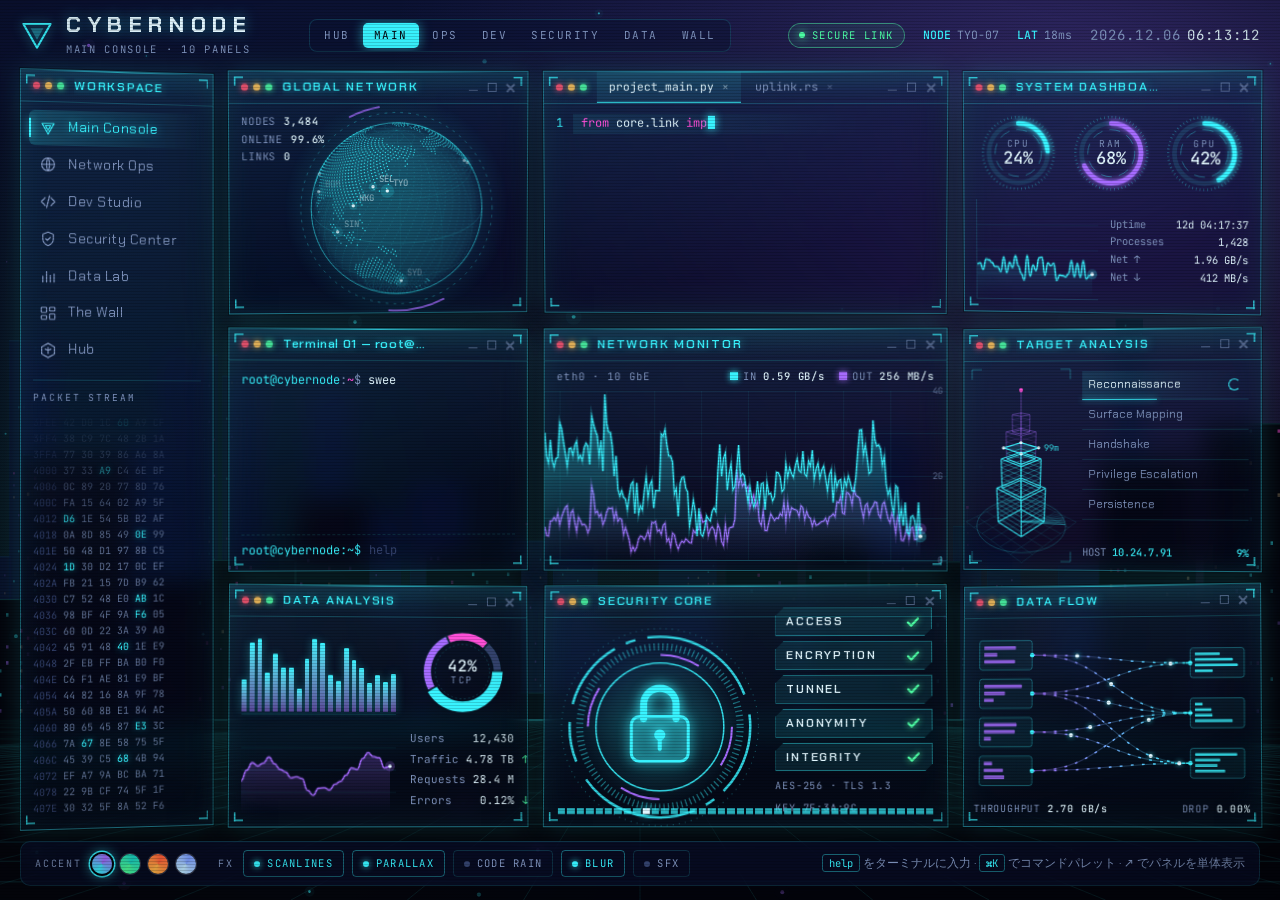
==== commit 0fbfb7e9: "Fix auth code digits jumping to panel top The filled-digit state reused the .fill class, which the c" ====
--- a/view.html
+++ b/view.html
@@ -8,16 +8,16 @@
 <link rel="preconnect" href="https://fonts.googleapis.com">
 <link rel="preconnect" href="https://fonts.gstatic.com" crossorigin>
 <link rel="stylesheet" href="https://fonts.googleapis.com/css2?family=Chakra+Petch:wght@400;500;600;700&family=JetBrains+Mono:wght@400;500;700&display=swap">
-<link rel="stylesheet" href="css/hud.css?v=4.3.0">
+<link rel="stylesheet" href="css/hud.css?v=4.3.1">
 </head>
 <body data-page="view">
 <noscript><p style="padding:24px;color:#e2f7ff">Cybernode HUD needs JavaScript.</p></noscript>
-<script src="js/core.js?v=4.3.0"></script>
-<script src="js/geo.js?v=4.3.0"></script>
-<script src="js/p-classic.js?v=4.3.0"></script>
-<script src="js/p-ops.js?v=4.3.0"></script>
-<script src="js/p-dev.js?v=4.3.0"></script>
-<script src="js/p-data.js?v=4.3.0"></script>
+<script src="js/core.js?v=4.3.1"></script>
+<script src="js/geo.js?v=4.3.1"></script>
+<script src="js/p-classic.js?v=4.3.1"></script>
+<script src="js/p-ops.js?v=4.3.1"></script>
+<script src="js/p-dev.js?v=4.3.1"></script>
+<script src="js/p-data.js?v=4.3.1"></script>
 <script>HUD.boot();</script>
 </body>
 </html>
--- a/css/hud.css
+++ b/css/hud.css
@@ -508,7 +508,7 @@
 .au-f .cur{display:inline-block;width:6px;height:13px;margin-left:1px;vertical-align:-2px;background:var(--a1);animation:blink 1s steps(1) infinite}
 .au-otp{display:grid;grid-template-columns:repeat(6,1fr);gap:5px}
 .au-otp i{display:grid;place-items:center;height:28px;border:1px solid var(--line-soft);border-radius:4px;font-style:normal;font-family:var(--f-mono);font-size:13px;color:var(--ink);background:rgba(0,0,0,.25);transition:border-color .2s}
-.au-otp i.fill{border-color:var(--a1);box-shadow:0 0 8px var(--glow)}
+.au-otp i.on{border-color:var(--a1);box-shadow:0 0 8px var(--glow)}
 .au-btn{display:grid;place-items:center;height:30px;border-radius:5px;font-size:12px;font-weight:700;letter-spacing:.16em;color:var(--void);background:var(--a1);box-shadow:0 0 16px var(--glow);transition:background .3s,color .3s,box-shadow .3s}
 .au-btn.busy{color:var(--a1);background:transparent;box-shadow:inset 0 0 0 1px var(--a1)}
 .au-btn.okay{background:var(--ok);box-shadow:0 0 22px var(--ok)}
